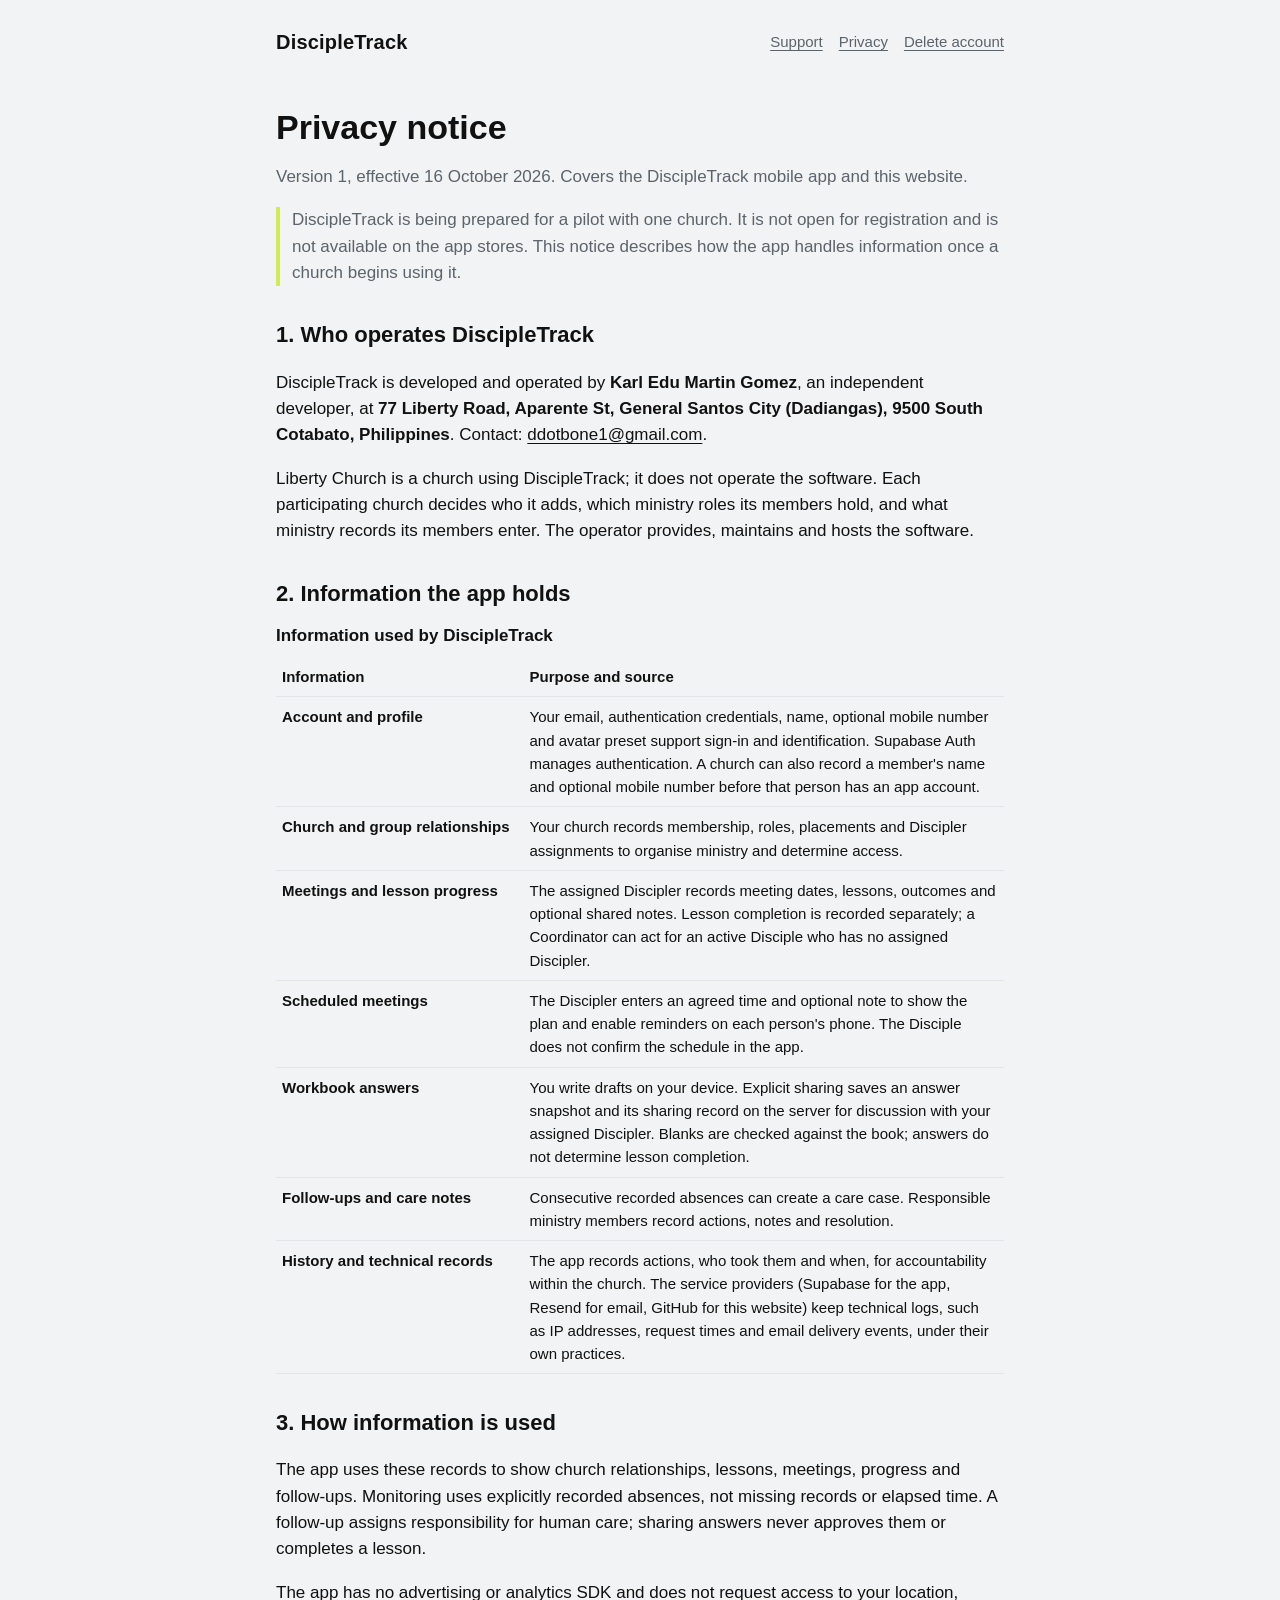
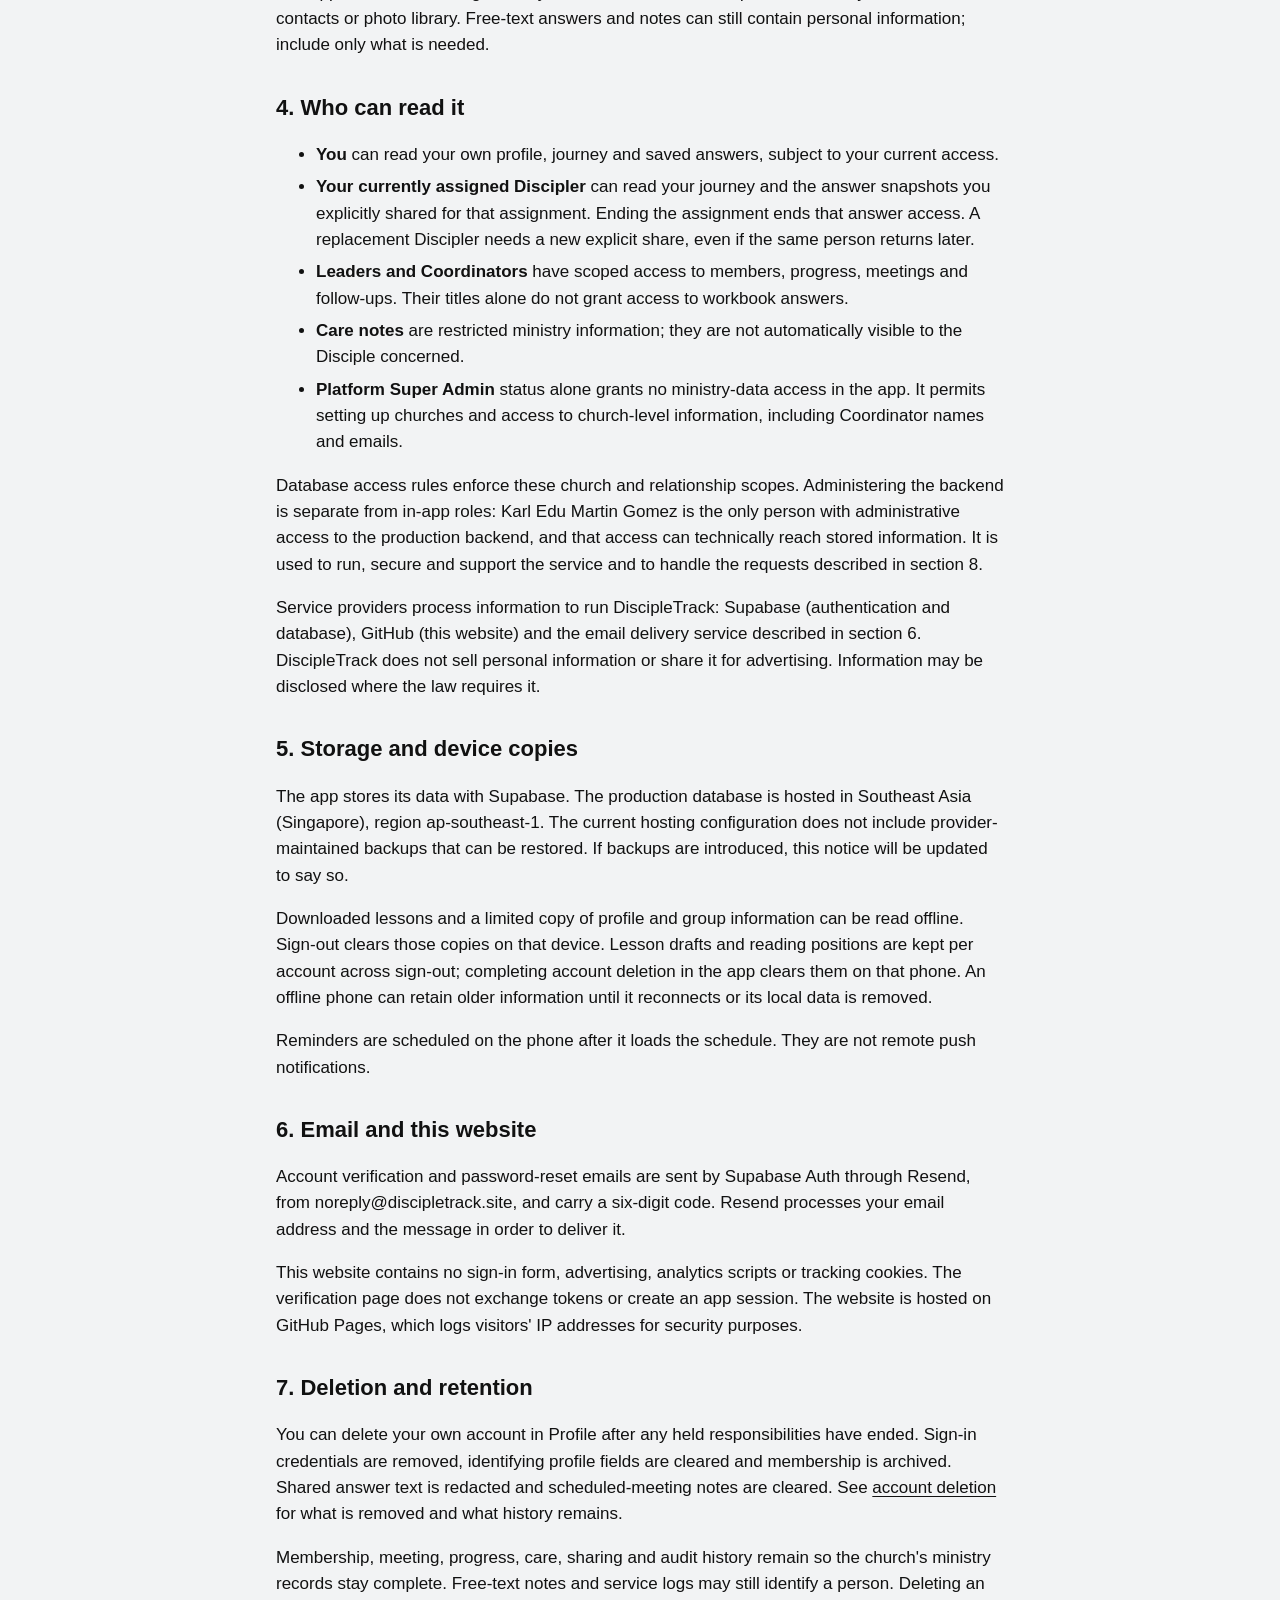
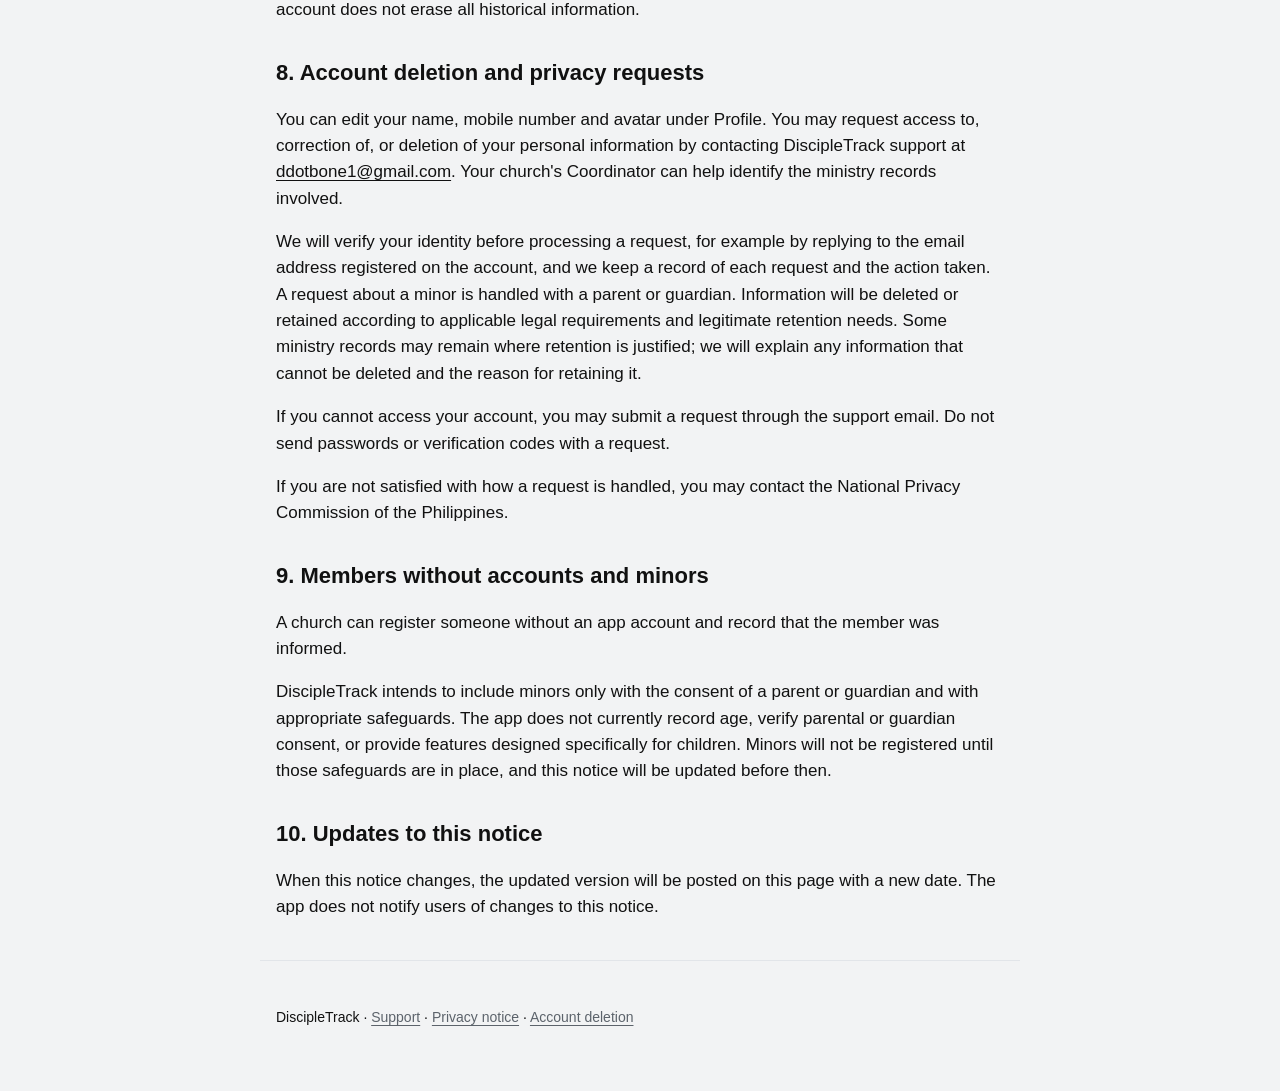
==== site/privacy.html @ eb47d0da "Initial public website for discipletrack.site" ====
<!doctype html>
<html lang="en">
<head>
<meta charset="utf-8">
<meta name="viewport" content="width=device-width, initial-scale=1">
<title>Privacy notice · DiscipleTrack</title>
<link rel="stylesheet" href="style.css">
</head>
<body>
<a class="skip-link" href="#main">Skip to content</a>
<header>
  <a class="brand" href="index.html">DiscipleTrack</a>
  <nav aria-label="Main navigation"><a href="support.html">Support</a><a href="privacy.html" aria-current="page">Privacy</a><a href="delete-account.html">Delete account</a></nav>
</header>
<main id="main" tabindex="-1">
  <h1>Privacy notice</h1>
  <p class="muted">Version 1, effective 16 October 2026. Covers the DiscipleTrack mobile app and this website.</p>
  <p class="note">DiscipleTrack is being prepared for a pilot with one church. It is not open for registration and is not available on the app stores. This notice describes how the app handles information once a church begins using it.</p>

  <h2>1. Who operates DiscipleTrack</h2>
  <p>DiscipleTrack is developed and operated by <strong>Karl Edu Martin Gomez</strong>, an independent developer, at <strong>77 Liberty Road, Aparente St, General Santos City (Dadiangas), 9500 South Cotabato, Philippines</strong>. Contact: <a href="mailto:ddotbone1@gmail.com">ddotbone1@gmail.com</a>.</p>
  <p>Liberty Church is a church using DiscipleTrack; it does not operate the software. Each participating church decides who it adds, which ministry roles its members hold, and what ministry records its members enter. The operator provides, maintains and hosts the software.</p>

  <h2>2. Information the app holds</h2>
  <table>
    <caption>Information used by DiscipleTrack</caption>
    <thead><tr><th scope="col">Information</th><th scope="col">Purpose and source</th></tr></thead>
    <tbody>
      <tr><th scope="row">Account and profile</th><td>Your email, authentication credentials, name, optional mobile number and avatar preset support sign-in and identification. Supabase Auth manages authentication. A church can also record a member's name and optional mobile number before that person has an app account.</td></tr>
      <tr><th scope="row">Church and group relationships</th><td>Your church records membership, roles, placements and Discipler assignments to organise ministry and determine access.</td></tr>
      <tr><th scope="row">Meetings and lesson progress</th><td>The assigned Discipler records meeting dates, lessons, outcomes and optional shared notes. Lesson completion is recorded separately; a Coordinator can act for an active Disciple who has no assigned Discipler.</td></tr>
      <tr><th scope="row">Scheduled meetings</th><td>The Discipler enters an agreed time and optional note to show the plan and enable reminders on each person's phone. The Disciple does not confirm the schedule in the app.</td></tr>
      <tr><th scope="row">Workbook answers</th><td>You write drafts on your device. Explicit sharing saves an answer snapshot and its sharing record on the server for discussion with your assigned Discipler. Blanks are checked against the book; answers do not determine lesson completion.</td></tr>
      <tr><th scope="row">Follow-ups and care notes</th><td>Consecutive recorded absences can create a care case. Responsible ministry members record actions, notes and resolution.</td></tr>
      <tr><th scope="row">History and technical records</th><td>The app records actions, who took them and when, for accountability within the church. The service providers (Supabase for the app, Resend for email, GitHub for this website) keep technical logs, such as IP addresses, request times and email delivery events, under their own practices.</td></tr>
    </tbody>
  </table>

  <h2>3. How information is used</h2>
  <p>The app uses these records to show church relationships, lessons, meetings, progress and follow-ups. Monitoring uses explicitly recorded absences, not missing records or elapsed time. A follow-up assigns responsibility for human care; sharing answers never approves them or completes a lesson.</p>
  <p>The app has no advertising or analytics SDK and does not request access to your location, contacts or photo library. Free-text answers and notes can still contain personal information; include only what is needed.</p>

  <h2>4. Who can read it</h2>
  <ul>
    <li><strong>You</strong> can read your own profile, journey and saved answers, subject to your current access.</li>
    <li><strong>Your currently assigned Discipler</strong> can read your journey and the answer snapshots you explicitly shared for that assignment. Ending the assignment ends that answer access. A replacement Discipler needs a new explicit share, even if the same person returns later.</li>
    <li><strong>Leaders and Coordinators</strong> have scoped access to members, progress, meetings and follow-ups. Their titles alone do not grant access to workbook answers.</li>
    <li><strong>Care notes</strong> are restricted ministry information; they are not automatically visible to the Disciple concerned.</li>
    <li><strong>Platform Super Admin</strong> status alone grants no ministry-data access in the app. It permits setting up churches and access to church-level information, including Coordinator names and emails.</li>
  </ul>
  <p>Database access rules enforce these church and relationship scopes. Administering the backend is separate from in-app roles: Karl Edu Martin Gomez is the only person with administrative access to the production backend, and that access can technically reach stored information. It is used to run, secure and support the service and to handle the requests described in section 8.</p>
  <p>Service providers process information to run DiscipleTrack: Supabase (authentication and database), GitHub (this website) and the email delivery service described in section 6. DiscipleTrack does not sell personal information or share it for advertising. Information may be disclosed where the law requires it.</p>

  <h2>5. Storage and device copies</h2>
  <p>The app stores its data with Supabase. The production database is hosted in Southeast Asia (Singapore), region ap-southeast-1. The current hosting configuration does not include provider-maintained backups that can be restored. If backups are introduced, this notice will be updated to say so.</p>
  <p>Downloaded lessons and a limited copy of profile and group information can be read offline. Sign-out clears those copies on that device. Lesson drafts and reading positions are kept per account across sign-out; completing account deletion in the app clears them on that phone. An offline phone can retain older information until it reconnects or its local data is removed.</p>
  <p>Reminders are scheduled on the phone after it loads the schedule. They are not remote push notifications.</p>

  <h2>6. Email and this website</h2>
  <p>Account verification and password-reset emails are sent by Supabase Auth through Resend, from noreply@discipletrack.site, and carry a six-digit code. Resend processes your email address and the message in order to deliver it.</p>
  <p>This website contains no sign-in form, advertising, analytics scripts or tracking cookies. The verification page does not exchange tokens or create an app session. The website is hosted on GitHub Pages, which logs visitors' IP addresses for security purposes.</p>

  <h2>7. Deletion and retention</h2>
  <p>You can delete your own account in Profile after any held responsibilities have ended. Sign-in credentials are removed, identifying profile fields are cleared and membership is archived. Shared answer text is redacted and scheduled-meeting notes are cleared. See <a href="delete-account.html">account deletion</a> for what is removed and what history remains.</p>
  <p>Membership, meeting, progress, care, sharing and audit history remain so the church's ministry records stay complete. Free-text notes and service logs may still identify a person. Deleting an account does not erase all historical information.</p>

  <h2>8. Account deletion and privacy requests</h2>
  <p>You can edit your name, mobile number and avatar under Profile. You may request access to, correction of, or deletion of your personal information by contacting DiscipleTrack support at <a href="mailto:ddotbone1@gmail.com">ddotbone1@gmail.com</a>. Your church's Coordinator can help identify the ministry records involved.</p>
  <p>We will verify your identity before processing a request, for example by replying to the email address registered on the account, and we keep a record of each request and the action taken. A request about a minor is handled with a parent or guardian. Information will be deleted or retained according to applicable legal requirements and legitimate retention needs. Some ministry records may remain where retention is justified; we will explain any information that cannot be deleted and the reason for retaining it.</p>
  <p>If you cannot access your account, you may submit a request through the support email. Do not send passwords or verification codes with a request.</p>
  <p>If you are not satisfied with how a request is handled, you may contact the National Privacy Commission of the Philippines.</p>

  <h2>9. Members without accounts and minors</h2>
  <p>A church can register someone without an app account and record that the member was informed.</p>
  <p>DiscipleTrack intends to include minors only with the consent of a parent or guardian and with appropriate safeguards. The app does not currently record age, verify parental or guardian consent, or provide features designed specifically for children. Minors will not be registered until those safeguards are in place, and this notice will be updated before then.</p>

  <h2>10. Updates to this notice</h2>
  <p>When this notice changes, the updated version will be posted on this page with a new date. The app does not notify users of changes to this notice.</p>
</main>
<footer>
  <p>DiscipleTrack · <a href="support.html">Support</a> · <a href="privacy.html">Privacy notice</a> · <a href="delete-account.html">Account deletion</a></p>
</footer>
</body>
</html>
---- site/style.css ----
:root {
  --bg: #f2f3f4;
  --surface: #ffffff;
  --ink: #111111;
  --muted: #5c636b;
  --line: #e2e5e9;
  --brand: #ceed51;
  --brand-ink: #1f2a00;
}
@media (prefers-color-scheme: dark) {
  :root {
    --bg: #121416;
    --surface: #1b1e21;
    --ink: #f2f3f4;
    --muted: #aab1b9;
    --line: #2b3035;
    --brand: #ceed51;
    --brand-ink: #1f2a00;
  }
}
* { box-sizing: border-box; }
html { -webkit-text-size-adjust: 100%; }
body {
  margin: 0;
  background: var(--bg);
  color: var(--ink);
  font: 17px/1.55 -apple-system, "Segoe UI", Roboto, Helvetica, Arial, sans-serif;
}
header, main, footer { max-width: 760px; margin: 0 auto; padding: 0 16px; }
header { display: flex; flex-wrap: wrap; gap: 12px 24px; align-items: center; justify-content: space-between; padding-top: 20px; padding-bottom: 20px; }
header a.brand { font-weight: 800; letter-spacing: 0.2px; color: var(--ink); text-decoration: none; font-size: 20px; }
nav { display: flex; flex-wrap: wrap; gap: 4px 16px; }
nav a { display: inline-flex; align-items: center; min-height: 44px; color: var(--muted); text-decoration: underline; text-underline-offset: 3px; font-size: 15px; }
nav a:hover { color: var(--ink); }
h1 { font-size: 34px; line-height: 1.15; margin: 24px 0 12px; }
h2 { font-size: 22px; margin: 32px 0 8px; }
h3 { font-size: 18px; margin: 24px 0 6px; }
p, li { color: var(--ink); }
.lead { font-size: 20px; color: var(--muted); }
.card { background: var(--surface); border-radius: 20px; padding: 20px; margin: 16px 0; }
.pill { display: inline-block; background: var(--brand); color: var(--brand-ink); border-radius: 999px; padding: 6px 14px; font-weight: 700; font-size: 14px; }
.muted { color: var(--muted); }
.note { border-left: 4px solid var(--brand); padding-left: 12px; color: var(--muted); }
code { background: var(--line); padding: 1px 6px; border-radius: 6px; font-size: 15px; }
footer { padding: 32px 16px 48px; color: var(--muted); font-size: 14px; border-top: 1px solid var(--line); margin-top: 40px; }
footer a { color: var(--muted); }
table { border-collapse: collapse; width: 100%; table-layout: fixed; margin: 12px 0; }
th, td { text-align: left; padding: 8px 6px; border-bottom: 1px solid var(--line); vertical-align: top; font-size: 15px; }
ol li, ul li { margin: 6px 0; }
a { color: var(--ink); text-underline-offset: 3px; }
a:focus-visible { outline: 3px solid var(--ink); outline-offset: 4px; border-radius: 2px; }
body { overflow-wrap: anywhere; }
caption { text-align: left; font-weight: 700; padding-bottom: 8px; }
th:first-child { width: 34%; }
.skip-link { position: absolute; top: 8px; left: 16px; padding: 12px; background: var(--surface); transform: translateY(-200%); }
.skip-link:focus { transform: translateY(0); }
@media (max-width: 480px) {
  h1 { font-size: 30px; }
  .card { padding: 16px; }
  ul, ol { padding-left: 24px; }
}
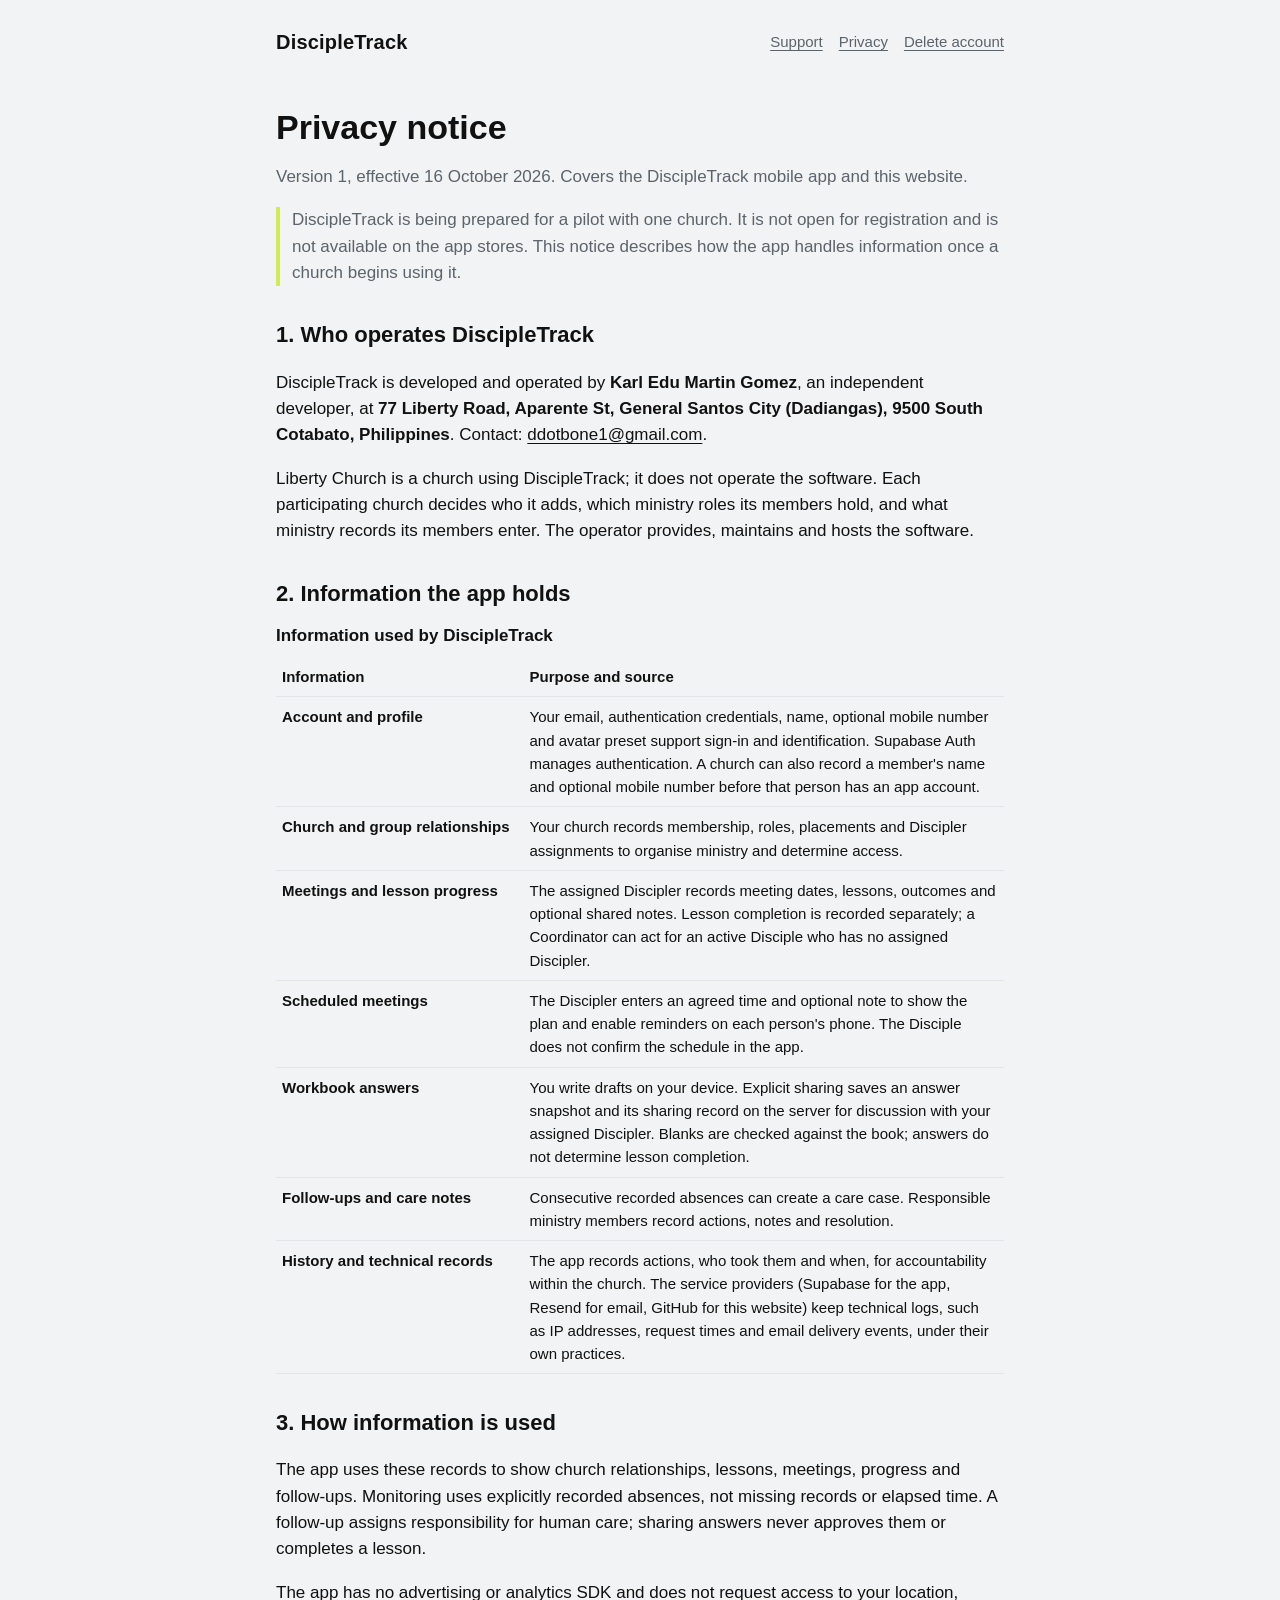
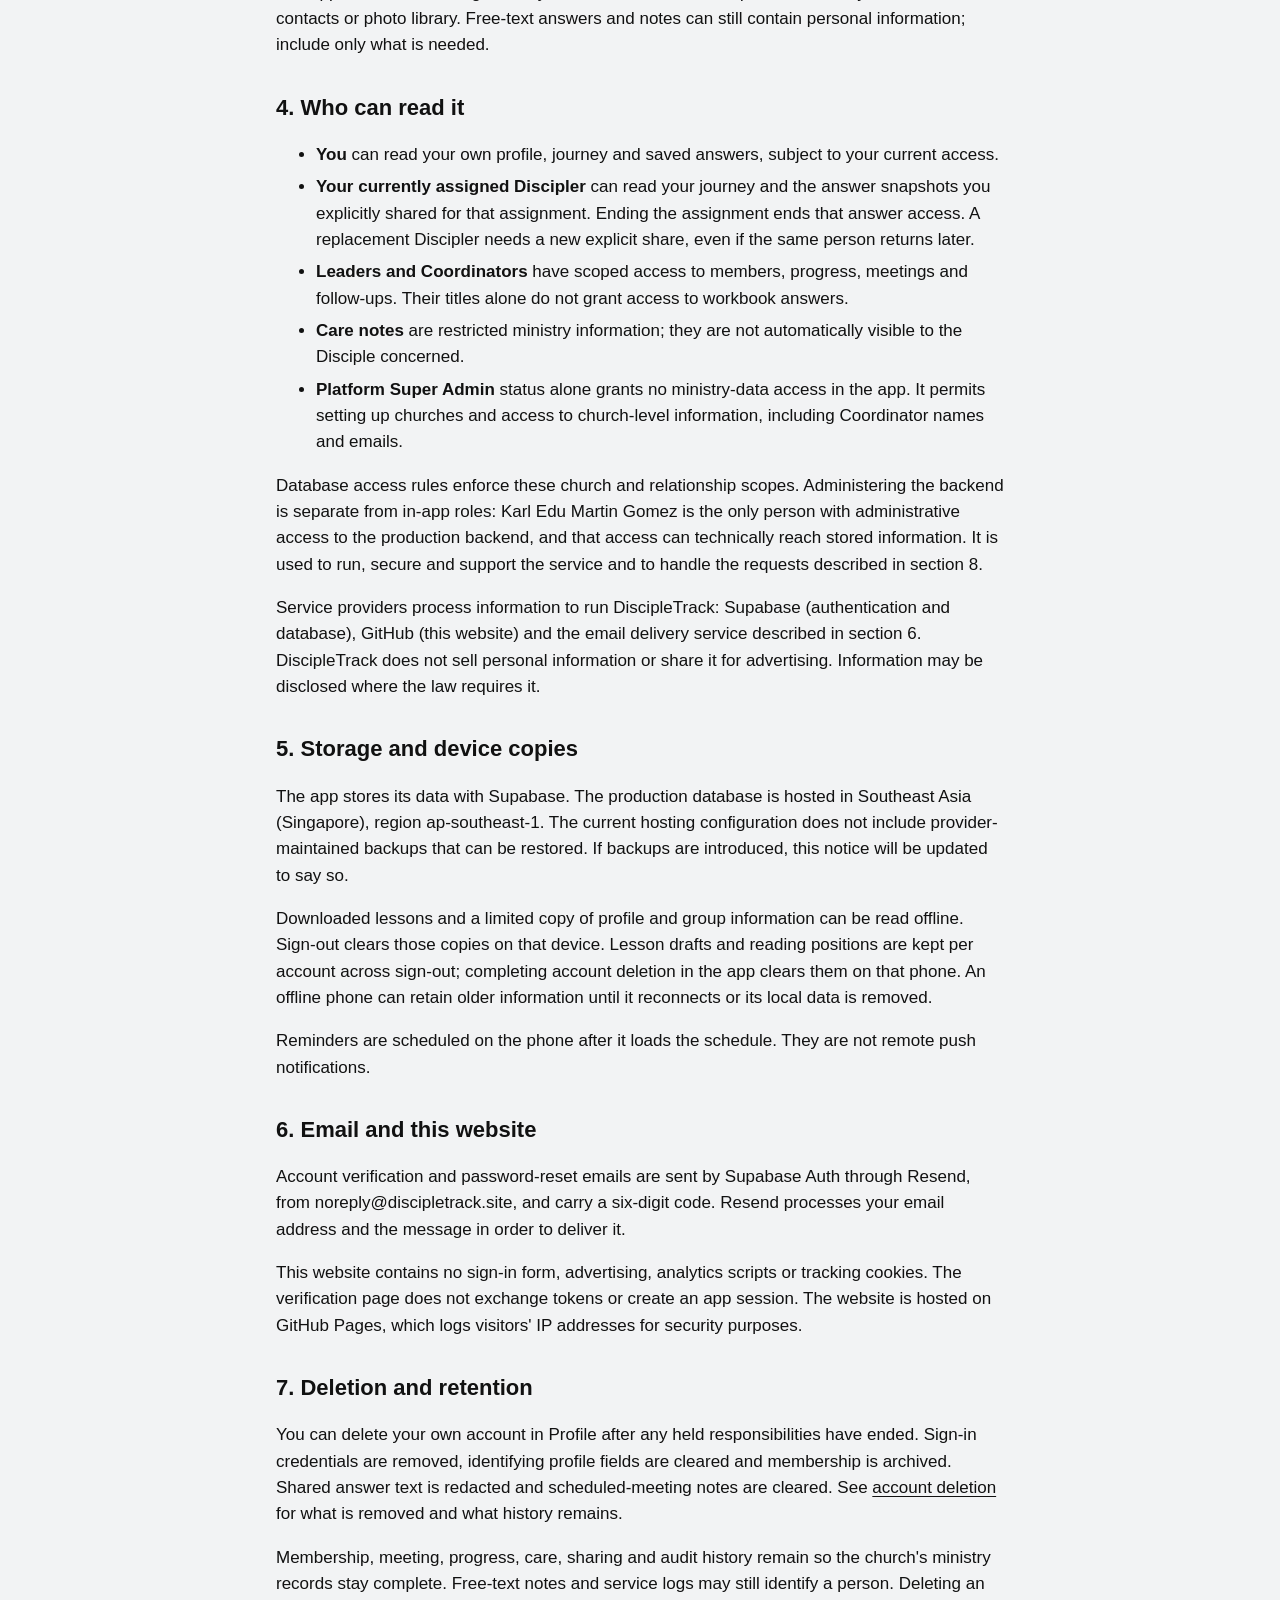
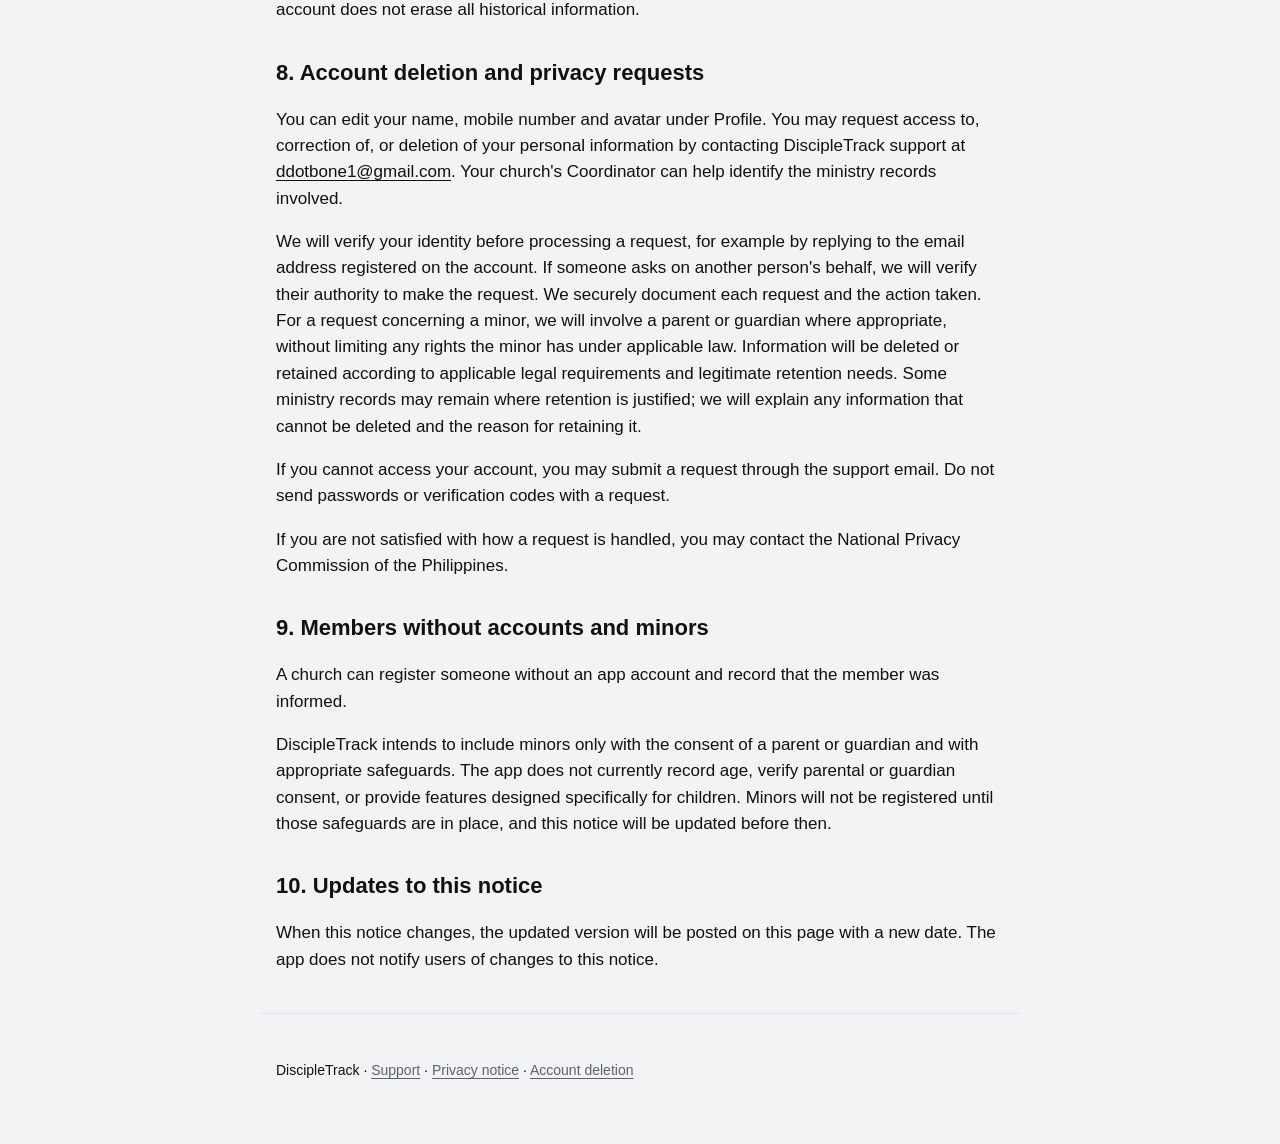
==== commit 82bf62d1: "Privacy requests documented securely; requester authority and minors' rights; remove README" ====
--- a/site/privacy.html
+++ b/site/privacy.html
@@ -66,7 +66,7 @@
 
   <h2>8. Account deletion and privacy requests</h2>
   <p>You can edit your name, mobile number and avatar under Profile. You may request access to, correction of, or deletion of your personal information by contacting DiscipleTrack support at <a href="mailto:ddotbone1@gmail.com">ddotbone1@gmail.com</a>. Your church's Coordinator can help identify the ministry records involved.</p>
-  <p>We will verify your identity before processing a request, for example by replying to the email address registered on the account, and we keep a record of each request and the action taken. A request about a minor is handled with a parent or guardian. Information will be deleted or retained according to applicable legal requirements and legitimate retention needs. Some ministry records may remain where retention is justified; we will explain any information that cannot be deleted and the reason for retaining it.</p>
+  <p>We will verify your identity before processing a request, for example by replying to the email address registered on the account. If someone asks on another person's behalf, we will verify their authority to make the request. We securely document each request and the action taken. For a request concerning a minor, we will involve a parent or guardian where appropriate, without limiting any rights the minor has under applicable law. Information will be deleted or retained according to applicable legal requirements and legitimate retention needs. Some ministry records may remain where retention is justified; we will explain any information that cannot be deleted and the reason for retaining it.</p>
   <p>If you cannot access your account, you may submit a request through the support email. Do not send passwords or verification codes with a request.</p>
   <p>If you are not satisfied with how a request is handled, you may contact the National Privacy Commission of the Philippines.</p>
 
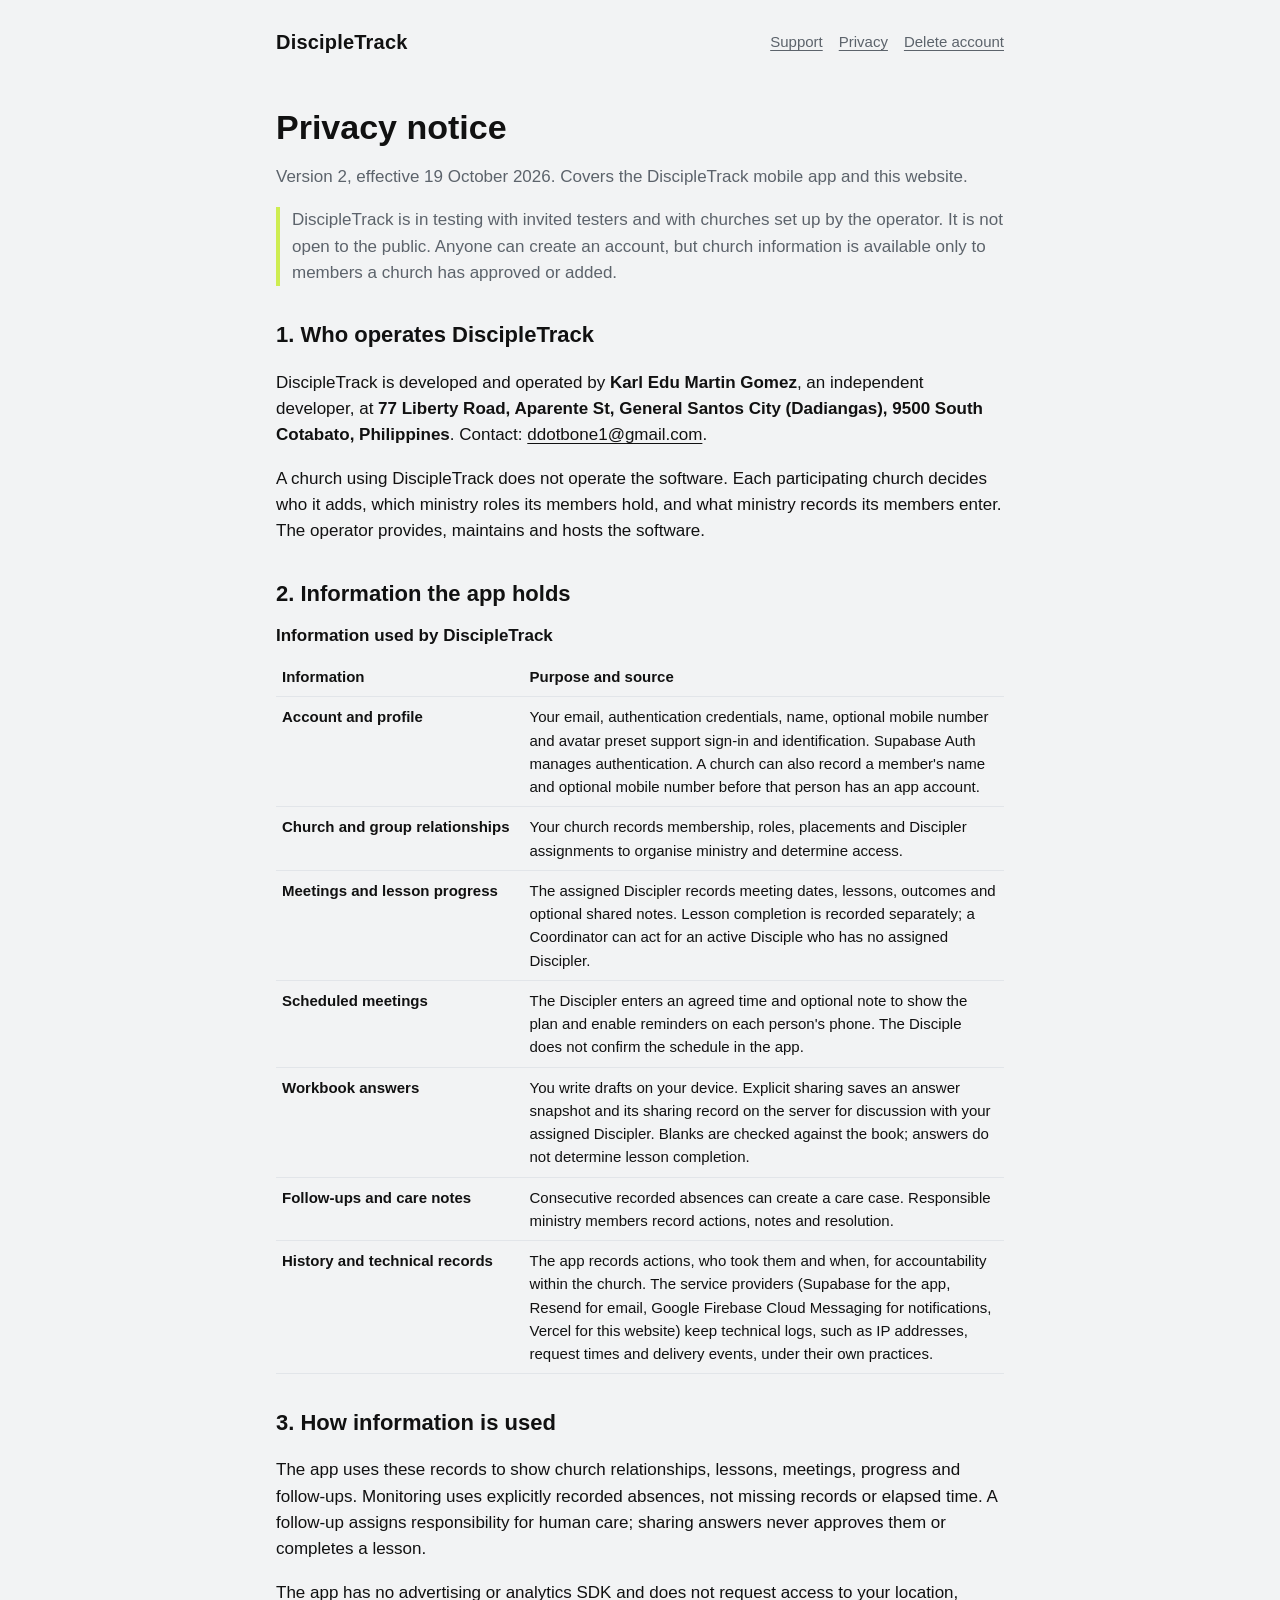
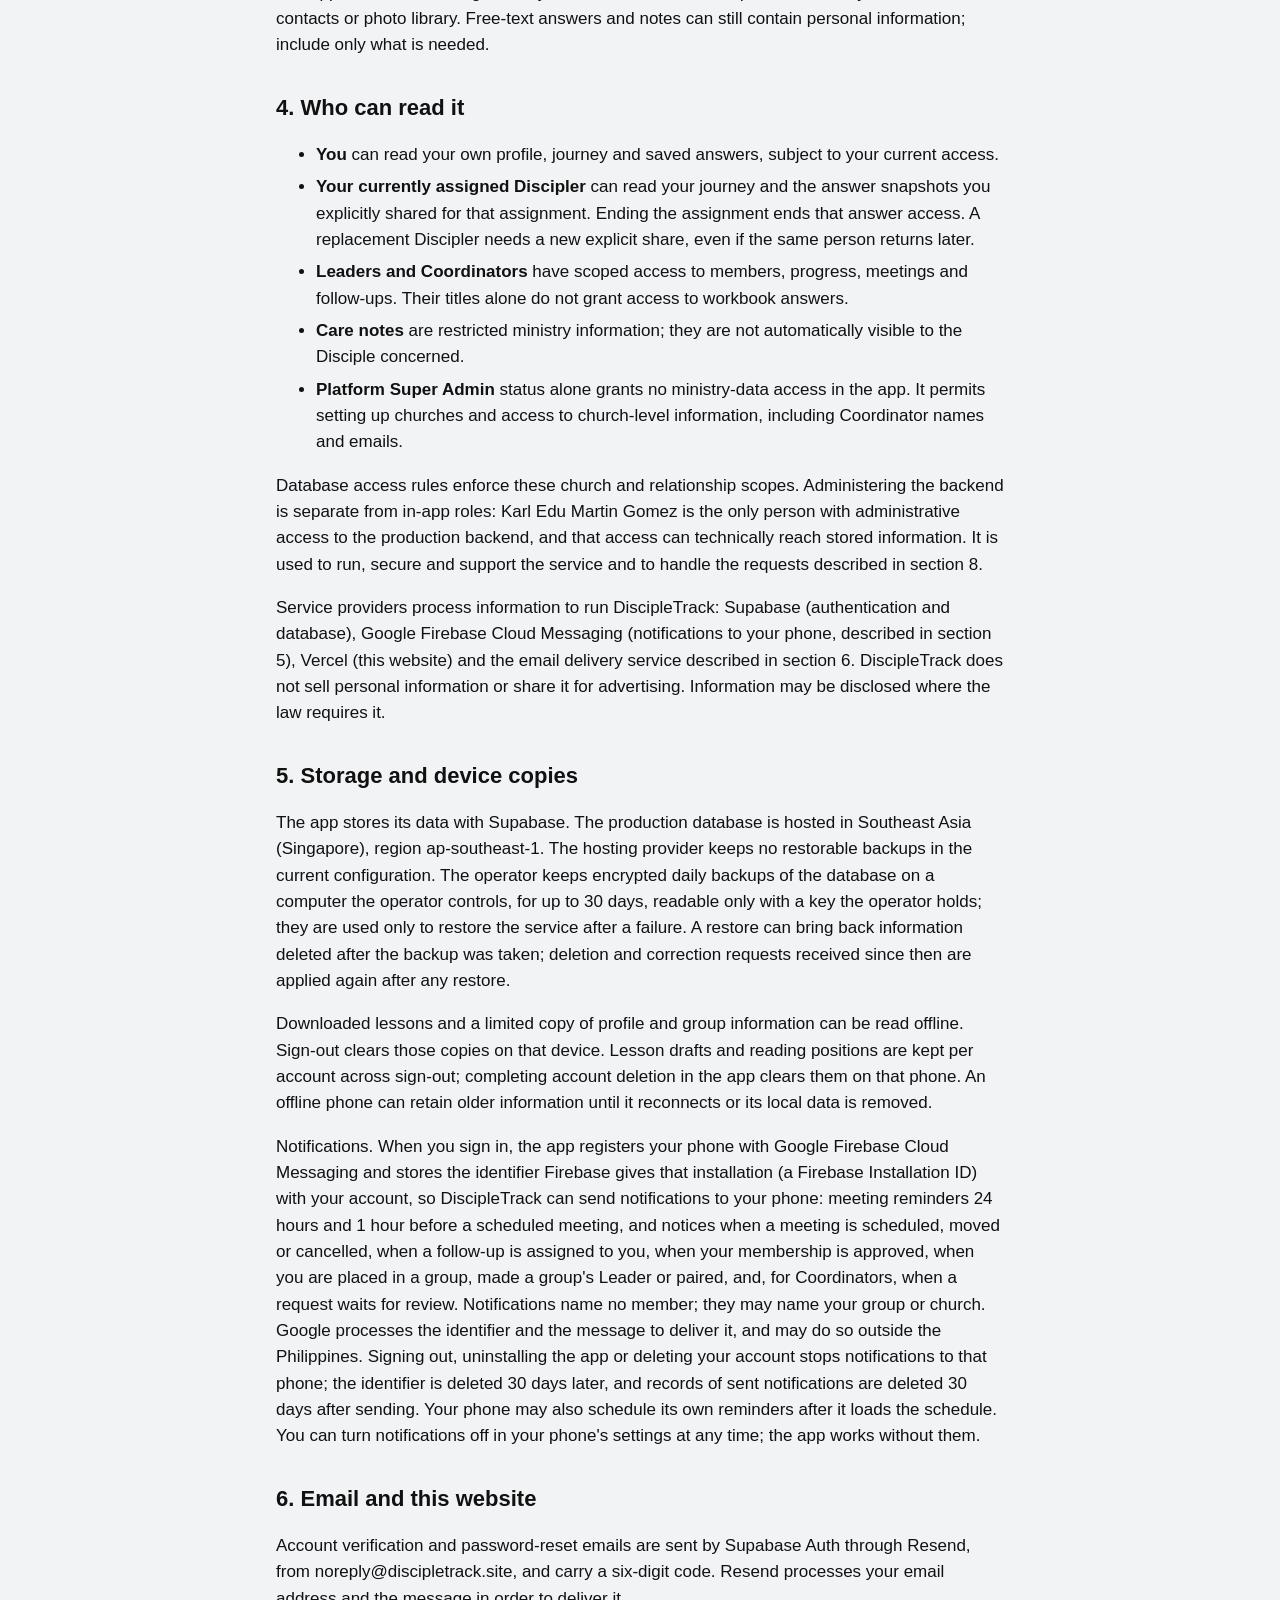
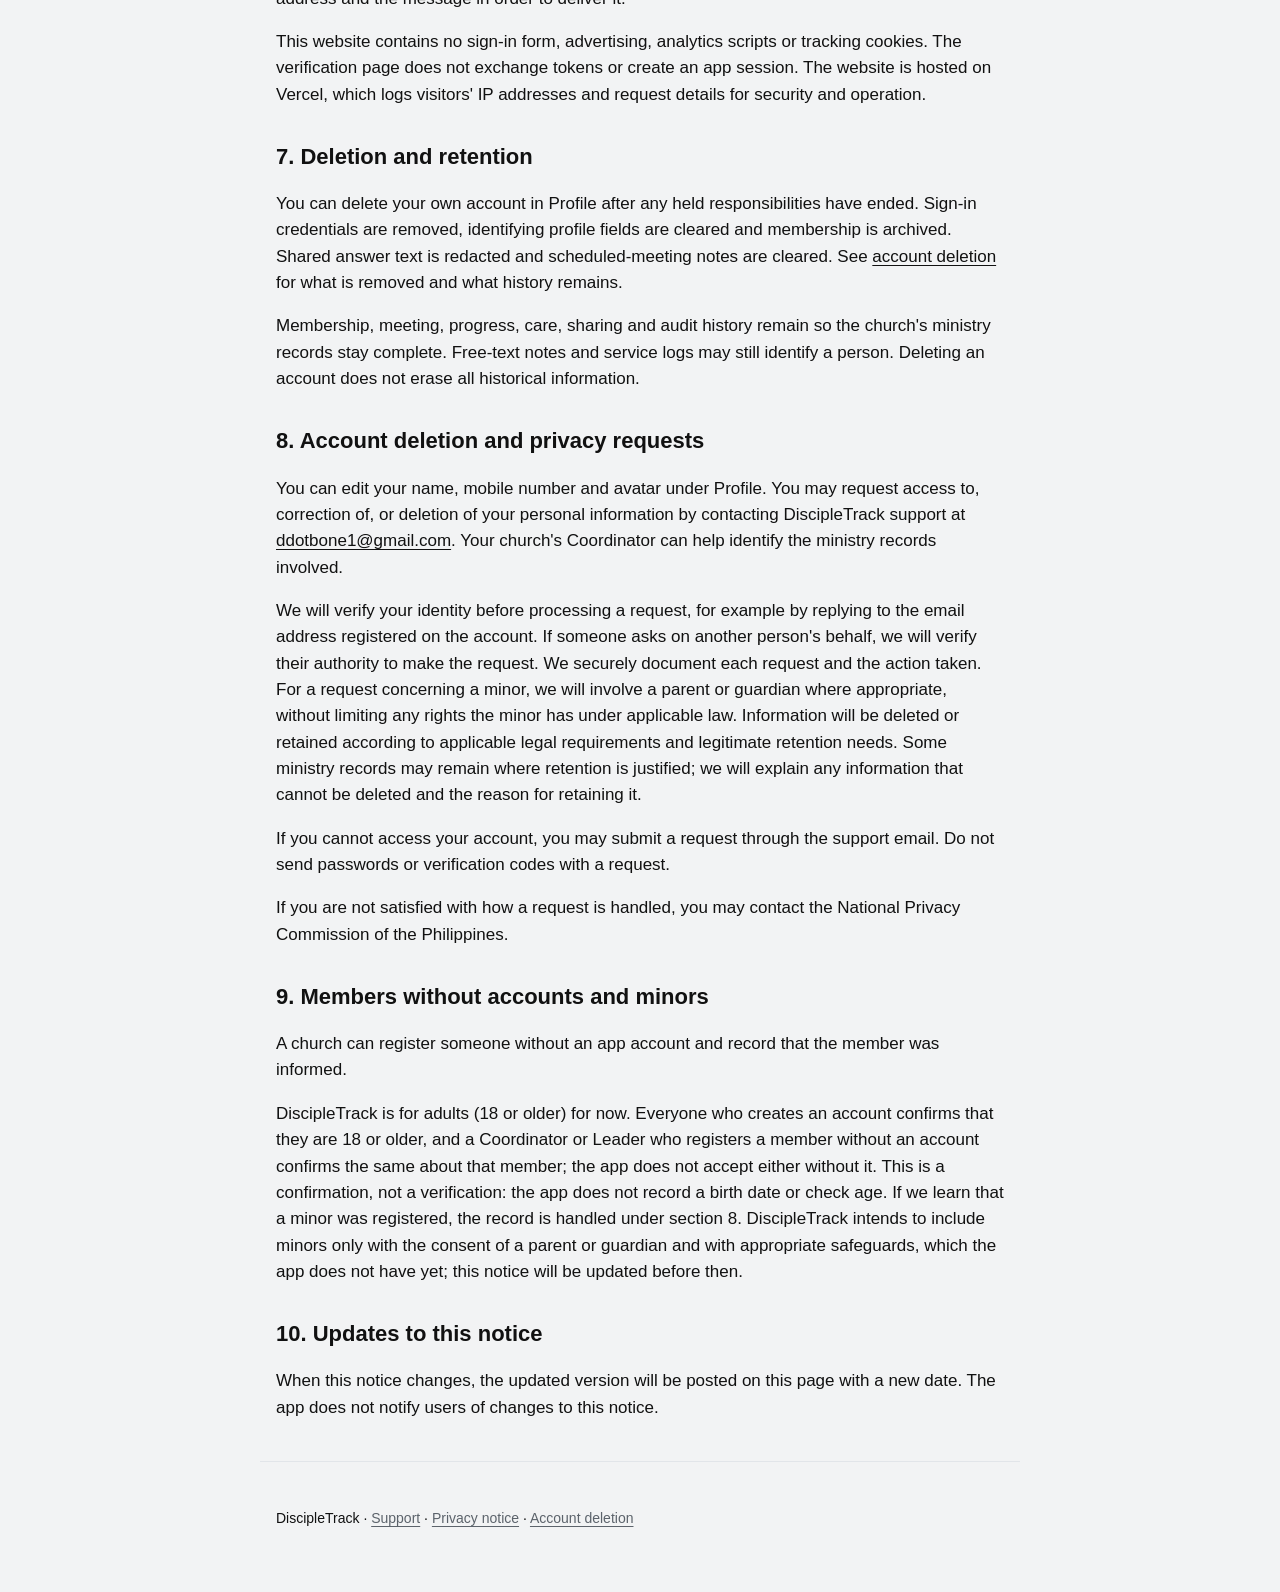
==== commit 9bd58978: "Privacy notice version 2: push notifications, Vercel, 18+, encrypted backups - Firebase Cloud Messag" ====
--- a/site/privacy.html
+++ b/site/privacy.html
@@ -14,12 +14,12 @@
 </header>
 <main id="main" tabindex="-1">
   <h1>Privacy notice</h1>
-  <p class="muted">Version 1, effective 16 October 2026. Covers the DiscipleTrack mobile app and this website.</p>
-  <p class="note">DiscipleTrack is being prepared for a pilot with one church. It is not open for registration and is not available on the app stores. This notice describes how the app handles information once a church begins using it.</p>
+  <p class="muted">Version 2, effective 19 October 2026. Covers the DiscipleTrack mobile app and this website.</p>
+  <p class="note">DiscipleTrack is in testing with invited testers and with churches set up by the operator. It is not open to the public. Anyone can create an account, but church information is available only to members a church has approved or added.</p>
 
   <h2>1. Who operates DiscipleTrack</h2>
   <p>DiscipleTrack is developed and operated by <strong>Karl Edu Martin Gomez</strong>, an independent developer, at <strong>77 Liberty Road, Aparente St, General Santos City (Dadiangas), 9500 South Cotabato, Philippines</strong>. Contact: <a href="mailto:ddotbone1@gmail.com">ddotbone1@gmail.com</a>.</p>
-  <p>Liberty Church is a church using DiscipleTrack; it does not operate the software. Each participating church decides who it adds, which ministry roles its members hold, and what ministry records its members enter. The operator provides, maintains and hosts the software.</p>
+  <p>A church using DiscipleTrack does not operate the software. Each participating church decides who it adds, which ministry roles its members hold, and what ministry records its members enter. The operator provides, maintains and hosts the software.</p>
 
   <h2>2. Information the app holds</h2>
   <table>
@@ -32,7 +32,7 @@
       <tr><th scope="row">Scheduled meetings</th><td>The Discipler enters an agreed time and optional note to show the plan and enable reminders on each person's phone. The Disciple does not confirm the schedule in the app.</td></tr>
       <tr><th scope="row">Workbook answers</th><td>You write drafts on your device. Explicit sharing saves an answer snapshot and its sharing record on the server for discussion with your assigned Discipler. Blanks are checked against the book; answers do not determine lesson completion.</td></tr>
       <tr><th scope="row">Follow-ups and care notes</th><td>Consecutive recorded absences can create a care case. Responsible ministry members record actions, notes and resolution.</td></tr>
-      <tr><th scope="row">History and technical records</th><td>The app records actions, who took them and when, for accountability within the church. The service providers (Supabase for the app, Resend for email, GitHub for this website) keep technical logs, such as IP addresses, request times and email delivery events, under their own practices.</td></tr>
+      <tr><th scope="row">History and technical records</th><td>The app records actions, who took them and when, for accountability within the church. The service providers (Supabase for the app, Resend for email, Google Firebase Cloud Messaging for notifications, Vercel for this website) keep technical logs, such as IP addresses, request times and delivery events, under their own practices.</td></tr>
     </tbody>
   </table>
 
@@ -49,16 +49,16 @@
     <li><strong>Platform Super Admin</strong> status alone grants no ministry-data access in the app. It permits setting up churches and access to church-level information, including Coordinator names and emails.</li>
   </ul>
   <p>Database access rules enforce these church and relationship scopes. Administering the backend is separate from in-app roles: Karl Edu Martin Gomez is the only person with administrative access to the production backend, and that access can technically reach stored information. It is used to run, secure and support the service and to handle the requests described in section 8.</p>
-  <p>Service providers process information to run DiscipleTrack: Supabase (authentication and database), GitHub (this website) and the email delivery service described in section 6. DiscipleTrack does not sell personal information or share it for advertising. Information may be disclosed where the law requires it.</p>
+  <p>Service providers process information to run DiscipleTrack: Supabase (authentication and database), Google Firebase Cloud Messaging (notifications to your phone, described in section 5), Vercel (this website) and the email delivery service described in section 6. DiscipleTrack does not sell personal information or share it for advertising. Information may be disclosed where the law requires it.</p>
 
   <h2>5. Storage and device copies</h2>
-  <p>The app stores its data with Supabase. The production database is hosted in Southeast Asia (Singapore), region ap-southeast-1. The current hosting configuration does not include provider-maintained backups that can be restored. If backups are introduced, this notice will be updated to say so.</p>
+  <p>The app stores its data with Supabase. The production database is hosted in Southeast Asia (Singapore), region ap-southeast-1. The hosting provider keeps no restorable backups in the current configuration. The operator keeps encrypted daily backups of the database on a computer the operator controls, for up to 30 days, readable only with a key the operator holds; they are used only to restore the service after a failure. A restore can bring back information deleted after the backup was taken; deletion and correction requests received since then are applied again after any restore.</p>
   <p>Downloaded lessons and a limited copy of profile and group information can be read offline. Sign-out clears those copies on that device. Lesson drafts and reading positions are kept per account across sign-out; completing account deletion in the app clears them on that phone. An offline phone can retain older information until it reconnects or its local data is removed.</p>
-  <p>Reminders are scheduled on the phone after it loads the schedule. They are not remote push notifications.</p>
+  <p>Notifications. When you sign in, the app registers your phone with Google Firebase Cloud Messaging and stores the identifier Firebase gives that installation (a Firebase Installation ID) with your account, so DiscipleTrack can send notifications to your phone: meeting reminders 24 hours and 1 hour before a scheduled meeting, and notices when a meeting is scheduled, moved or cancelled, when a follow-up is assigned to you, when your membership is approved, when you are placed in a group, made a group's Leader or paired, and, for Coordinators, when a request waits for review. Notifications name no member; they may name your group or church. Google processes the identifier and the message to deliver it, and may do so outside the Philippines. Signing out, uninstalling the app or deleting your account stops notifications to that phone; the identifier is deleted 30 days later, and records of sent notifications are deleted 30 days after sending. Your phone may also schedule its own reminders after it loads the schedule. You can turn notifications off in your phone's settings at any time; the app works without them.</p>
 
   <h2>6. Email and this website</h2>
   <p>Account verification and password-reset emails are sent by Supabase Auth through Resend, from noreply@discipletrack.site, and carry a six-digit code. Resend processes your email address and the message in order to deliver it.</p>
-  <p>This website contains no sign-in form, advertising, analytics scripts or tracking cookies. The verification page does not exchange tokens or create an app session. The website is hosted on GitHub Pages, which logs visitors' IP addresses for security purposes.</p>
+  <p>This website contains no sign-in form, advertising, analytics scripts or tracking cookies. The verification page does not exchange tokens or create an app session. The website is hosted on Vercel, which logs visitors' IP addresses and request details for security and operation.</p>
 
   <h2>7. Deletion and retention</h2>
   <p>You can delete your own account in Profile after any held responsibilities have ended. Sign-in credentials are removed, identifying profile fields are cleared and membership is archived. Shared answer text is redacted and scheduled-meeting notes are cleared. See <a href="delete-account.html">account deletion</a> for what is removed and what history remains.</p>
@@ -72,7 +72,7 @@
 
   <h2>9. Members without accounts and minors</h2>
   <p>A church can register someone without an app account and record that the member was informed.</p>
-  <p>DiscipleTrack intends to include minors only with the consent of a parent or guardian and with appropriate safeguards. The app does not currently record age, verify parental or guardian consent, or provide features designed specifically for children. Minors will not be registered until those safeguards are in place, and this notice will be updated before then.</p>
+  <p>DiscipleTrack is for adults (18 or older) for now. Everyone who creates an account confirms that they are 18 or older, and a Coordinator or Leader who registers a member without an account confirms the same about that member; the app does not accept either without it. This is a confirmation, not a verification: the app does not record a birth date or check age. If we learn that a minor was registered, the record is handled under section 8. DiscipleTrack intends to include minors only with the consent of a parent or guardian and with appropriate safeguards, which the app does not have yet; this notice will be updated before then.</p>
 
   <h2>10. Updates to this notice</h2>
   <p>When this notice changes, the updated version will be posted on this page with a new date. The app does not notify users of changes to this notice.</p>
